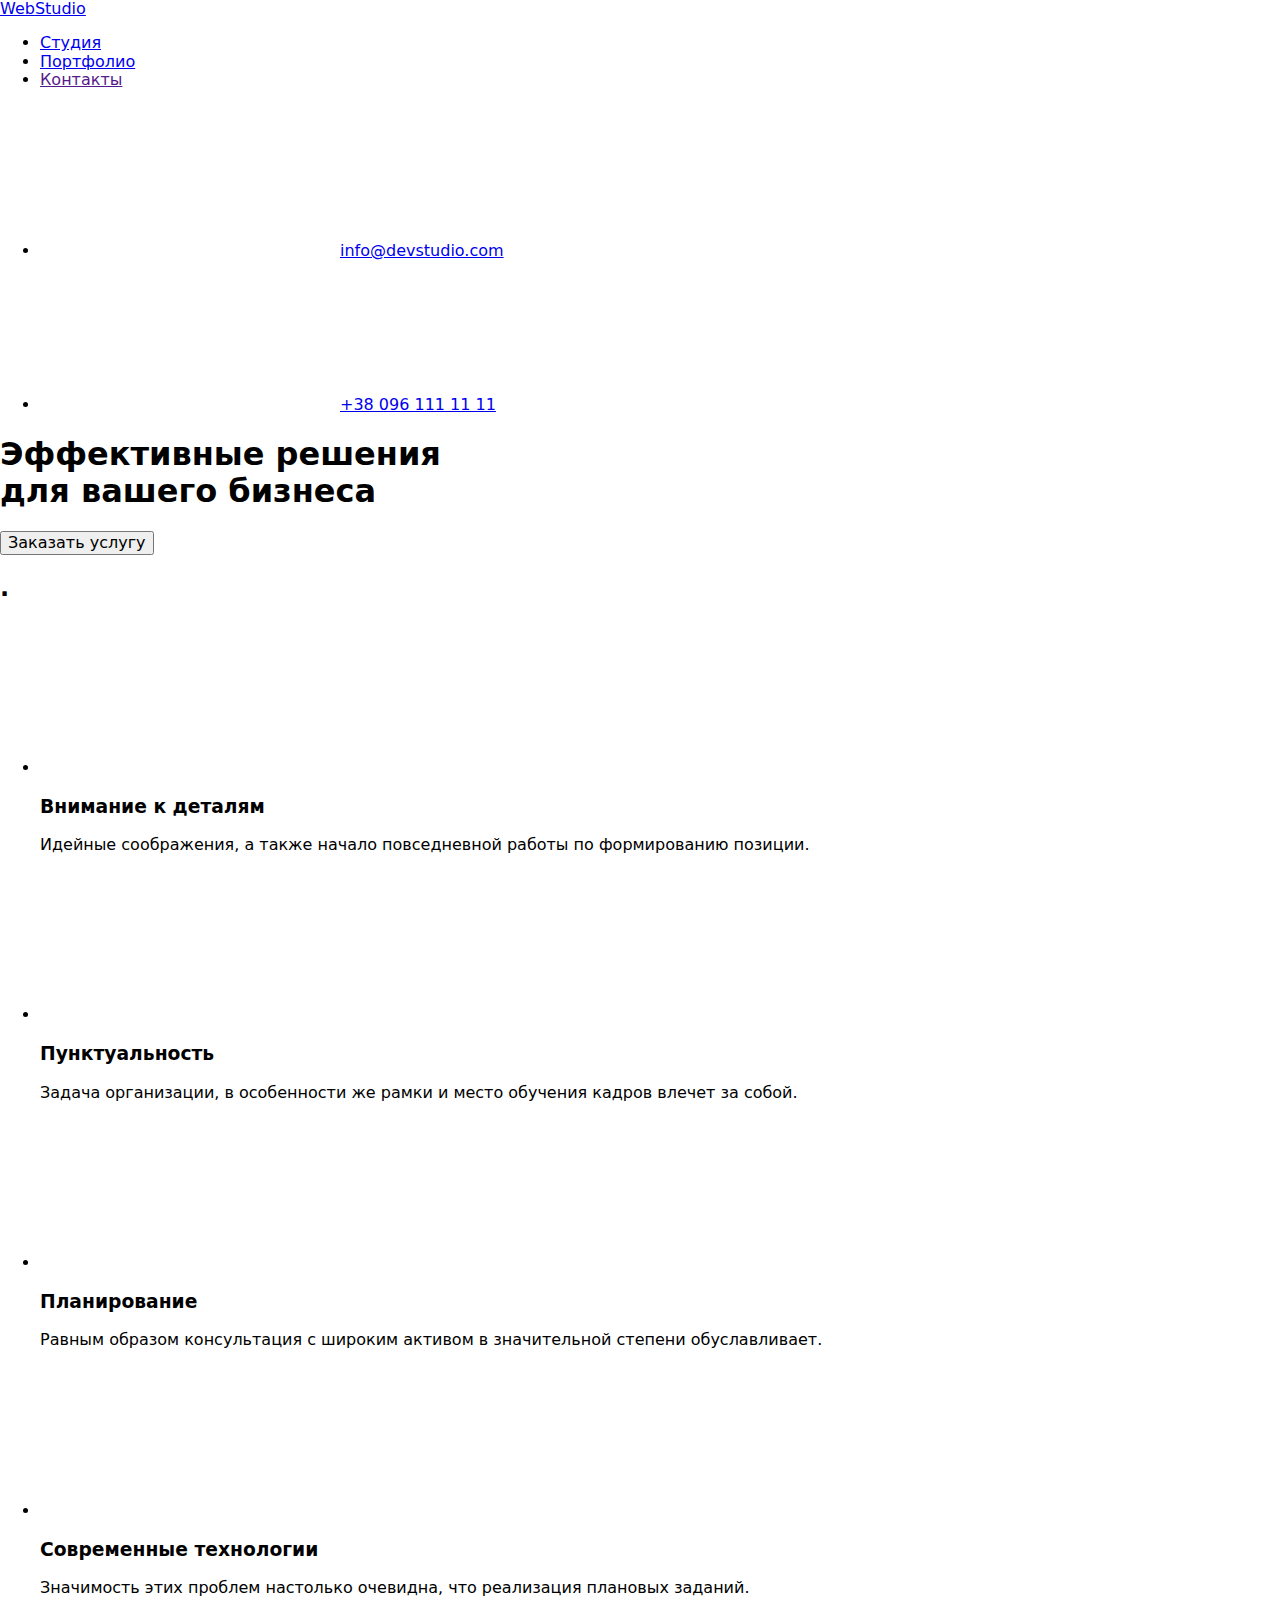
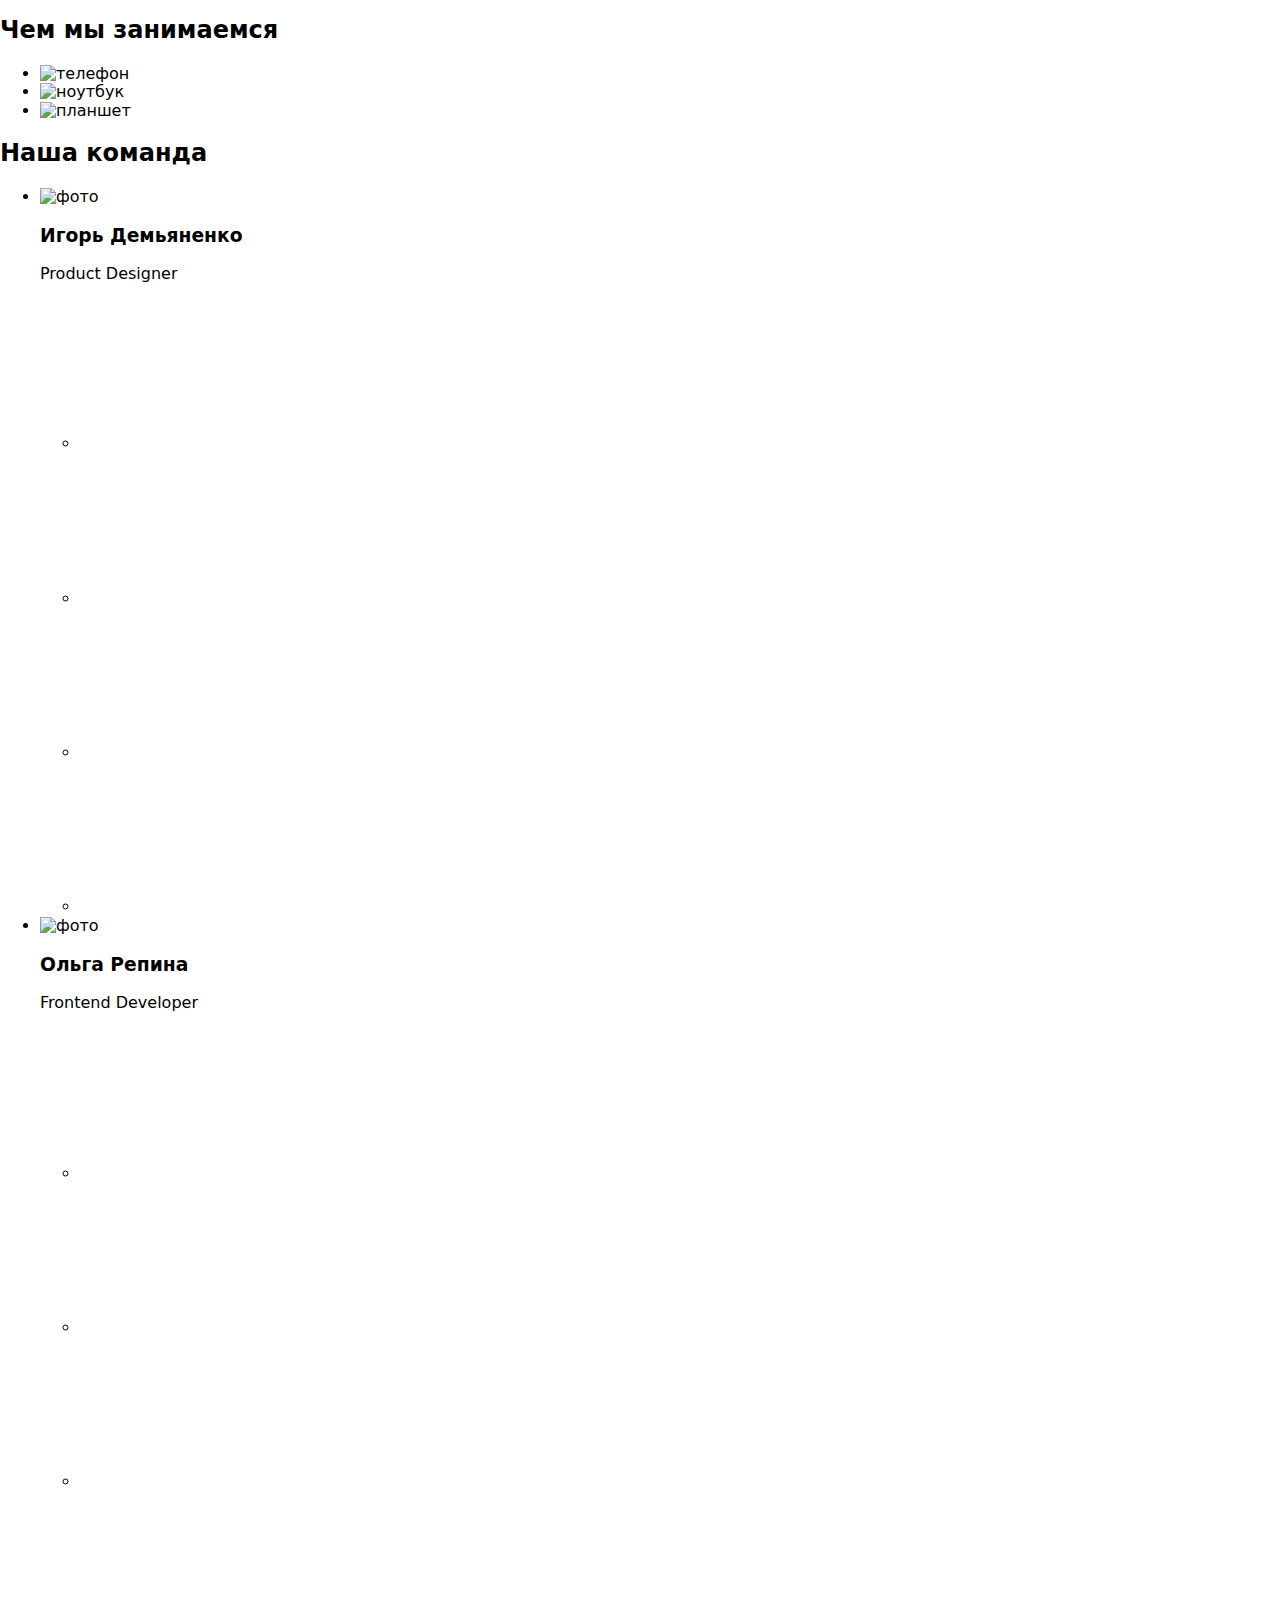
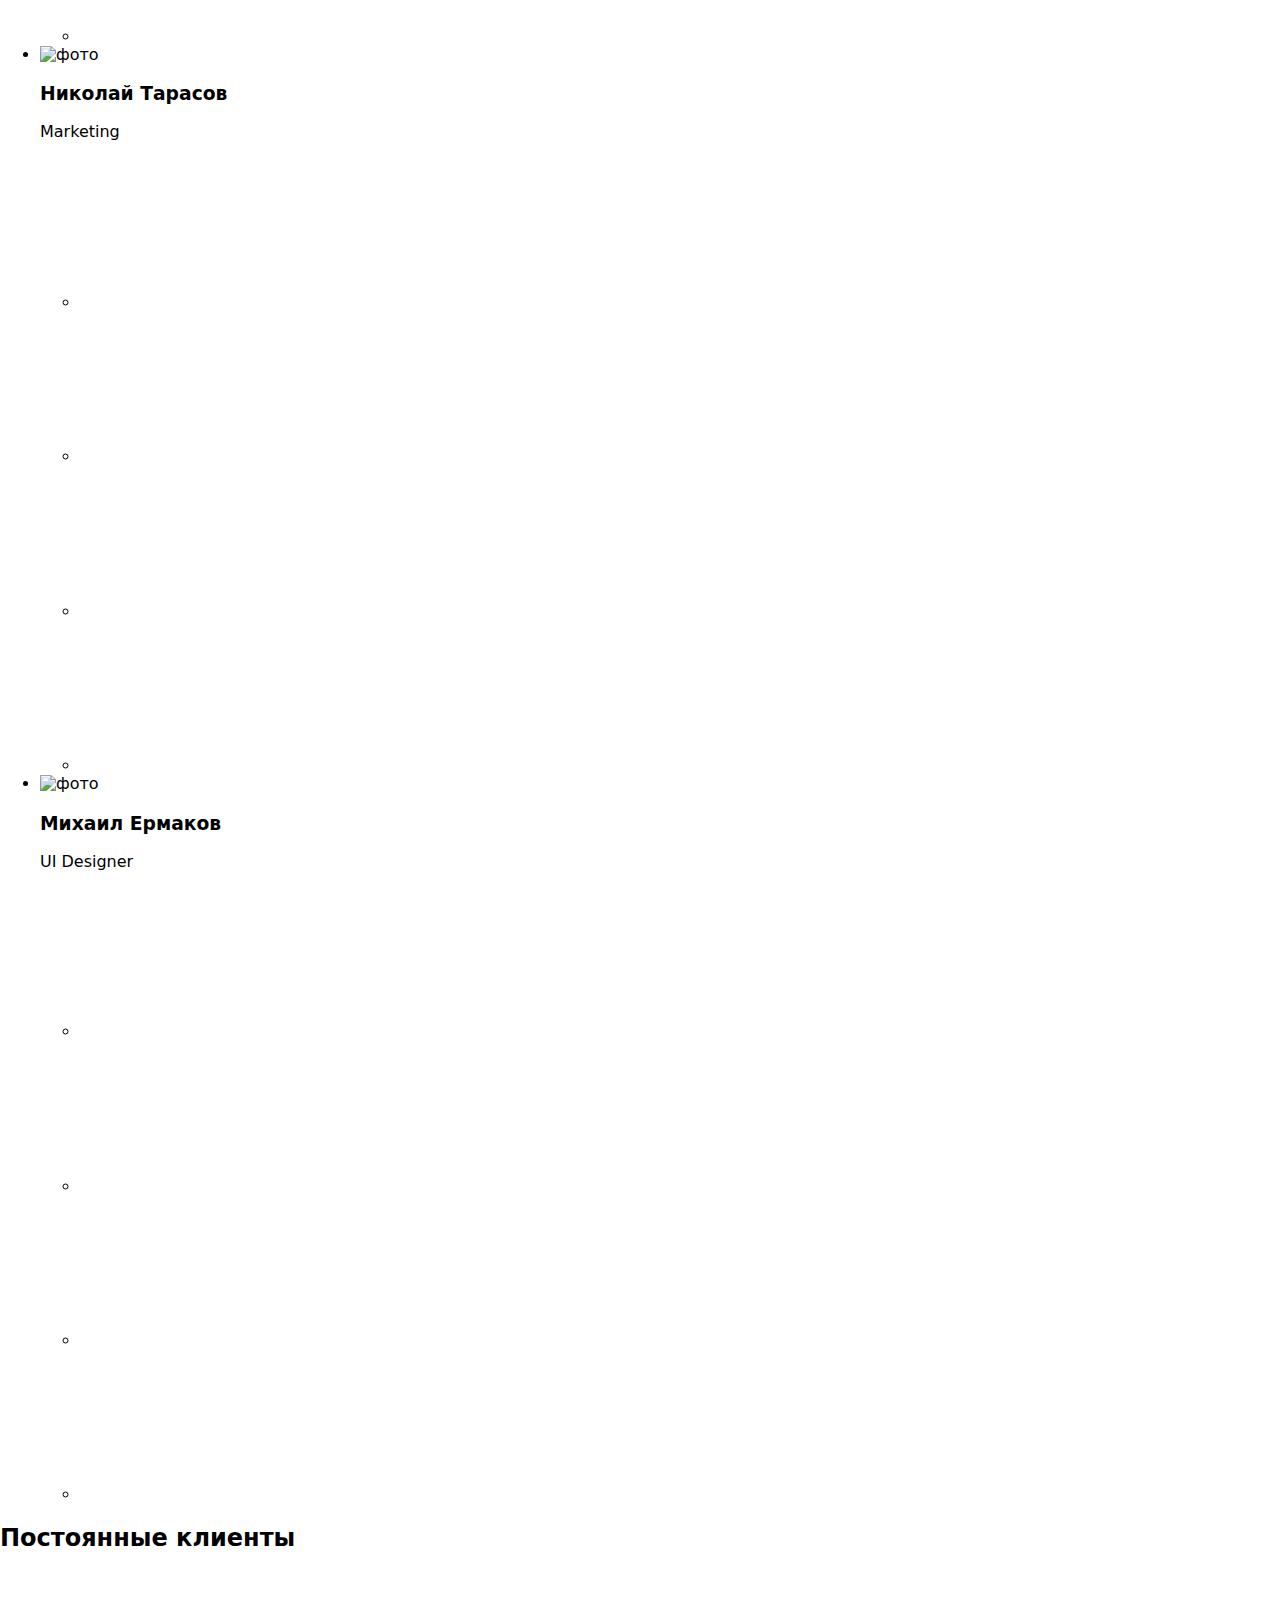
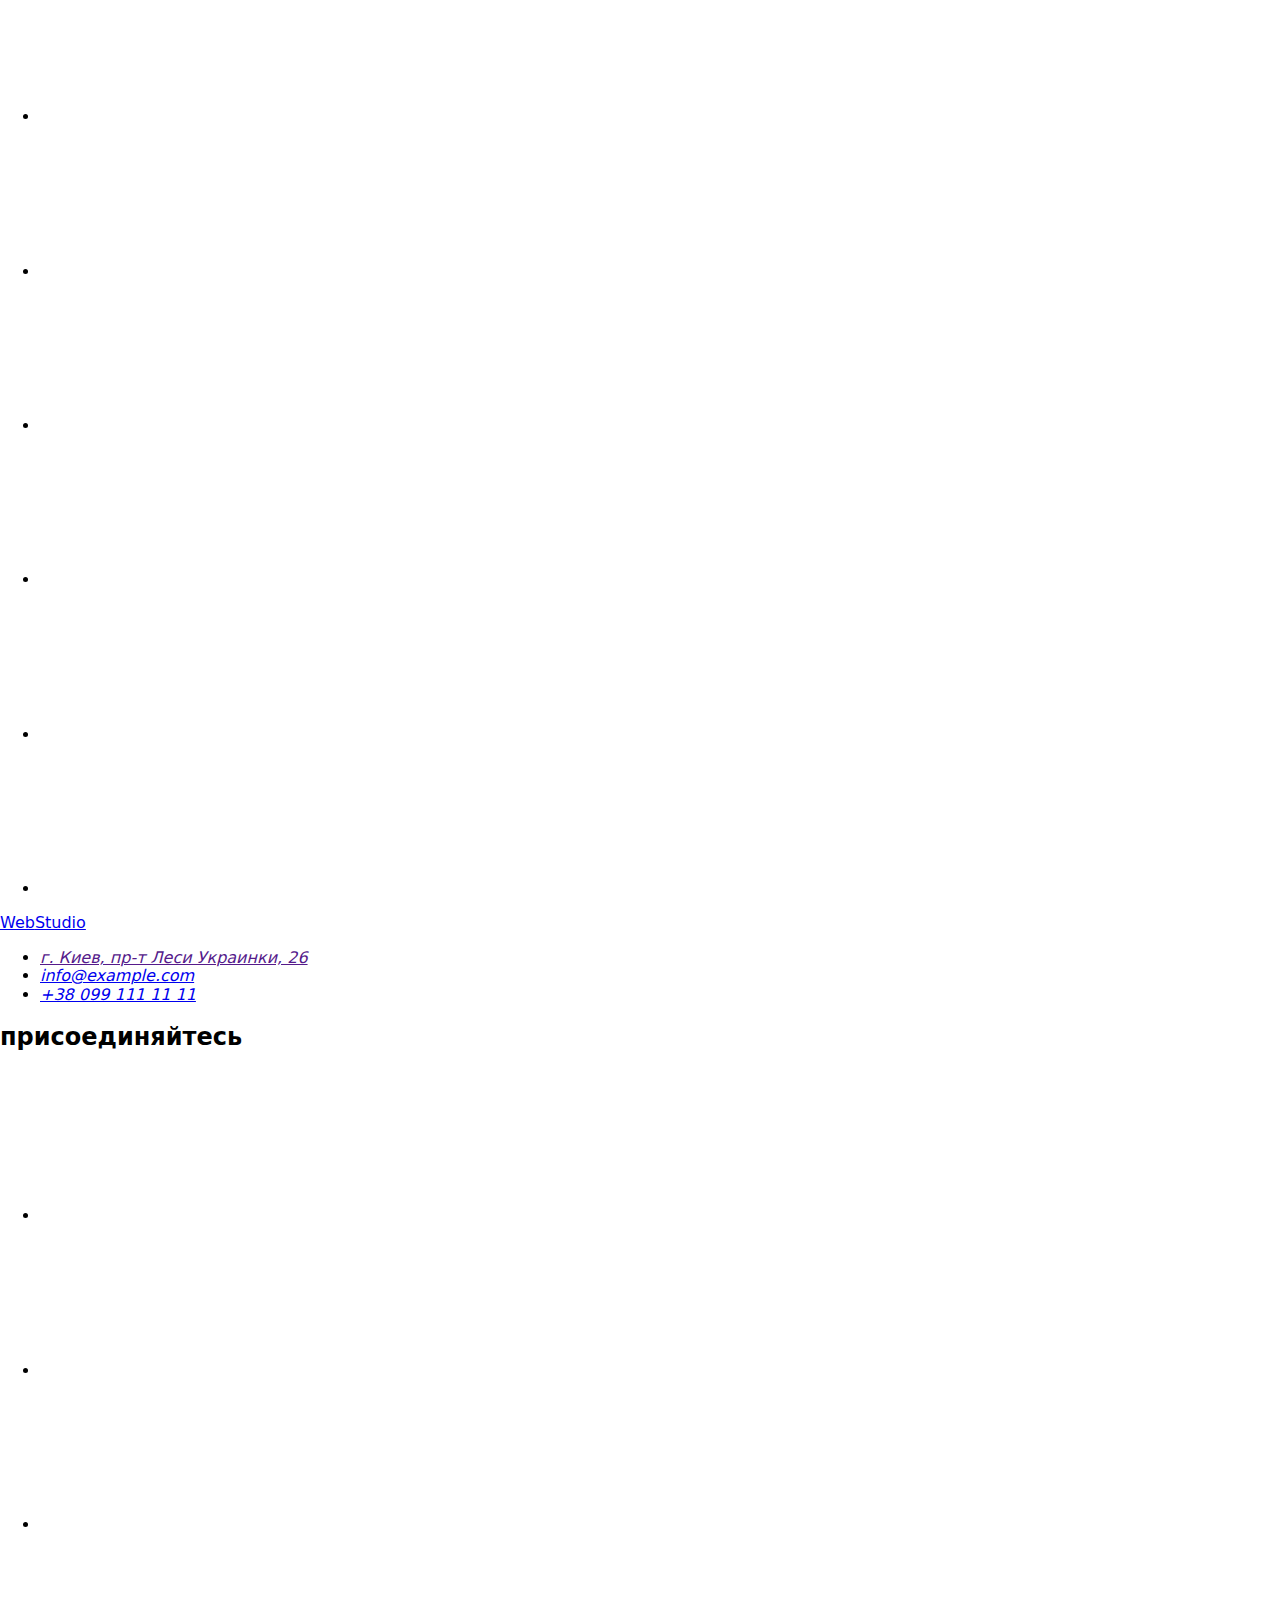
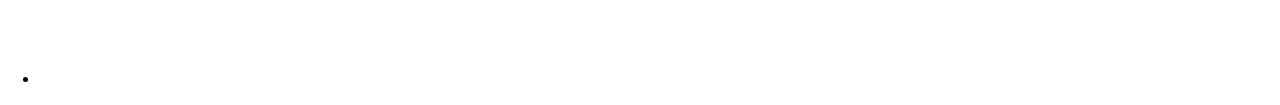
==== index.html @ 16c179ae "Add files via upload" ====
<!DOCTYPE html>
<html lang="ru">
<head>
    <meta charset="UTF-8">
    <meta http-equiv="X-UA-Compatible" content="IE=edge">
    <meta name="viewport" content="width=device-width, initial-scale=1.0">
    <title>hw1</title>
    <link
    rel="stylesheet"
    href="https://cdnjs.cloudflare.com/ajax/libs/modern-normalize/1.0.0/modern-normalize.min.css"
    />
    <link rel="stylesheet" href="css/styles.css">
    <link href="https://fonts.googleapis.com/css2?family=Raleway:wght@700&family=Roboto:wght@400;500;700;900&display=swap" rel="stylesheet">
</head>
<body>
    <header>
        <div class="conteiner , dopdiv">
        <nav>
            <a href="index.html" class="logo , href"><span class="part1">Web</span>Studio</a>
        <ul class="toplink">
            <li class="topli"><a href="index.html" class=" current ,href">Студия</a></li>
            <li class="topli"><a href="portfolio.html" class="href" >Портфолио</a> </li>
            <li class="topli" ><a href="" class="href">Контакты</a></li>
        </ul>
        </nav>
        <ul class="tellink">
            <li class="telmail1">
                <a href="mailto:info@devstudio.com" class="telmail"><svg class="topimg-mail">
                    <use href="images/symbol-defs.svg#envelope"></use>
                    </svg>info@devstudio.com</a></li>
            <li class="telmail"><a href="tel:+380961111111" class="telmail"> <svg class="topimg-smartphone">
                <use href="images/symbol-defs.svg#smartphone"></use>
                </svg>+38 096 111 11 11</a></li>
        </ul>
        </div>
    </header>
    <main>
        <section class="h1">
        <div class="conteiner">
        <h1>Эффективные решения <br> для вашего бизнеса</h1>
            <button type="button" class="order-services">Заказать услугу</button>
        </div>
        </section>    
        <section class="div">
            <h2 class="p">.</h2>
            <div class="conteiner">
            <ul class="about-ul">   
            <li>
            <article class="about-us">
                <div class="about-us-div">
                <svg class="about-us-svg">
                    <use href="./images/symbol-defs.svg#antenna"></use>
                </svg>
                </div>
            <h3 class="topick">Внимание к деталям</h3>
                <p>Идейные соображения, а также начало повседневной работы по формированию позиции.</p>
            </article></li>
            <li>
                <div class="about-us-div">
                    <svg class="about-us-svg">
                        <use href="./images/symbol-defs.svg#clock"></use>
                    </svg>
                    </div>
            <article class="about-us">
            <h3 class="topick">Пунктуальность</h3>
                <p>Задача организации, в особенности же рамки и место обучения кадров влечет за собой.</p>
            </article></li>
            <li>
                <div class="about-us-div">
                    <svg class="about-us-svg">
                        <use href="./images/symbol-defs.svg#diagram"></use>
                    </svg>
                    </div>
            <article class="about-us">
            <h3 class="topick">Планирование</h3>
                <p>Равным образом консультация с широким активом в значительной степени обуславливает.</p>
            </article></li>
            <li>
                <div class="about-us-div">
                    <svg class="about-us-svg">
                        <use href="./images/symbol-defs.svg#astronaut"></use>
                    </svg>
                    </div>
            <article class="about-us">
            <h3 class="topick">Современные технологии</h3>
                <p>Значимость этих проблем настолько очевидна, что реализация плановых заданий.</p>
            </article></li>
        </ul>
        </div>
        </section>
        <section class="section">
            <div class="conteiner">
            <h2 class="work">Чем мы занимаемся</h2>
               <ul class="work-img"> 
               <li><img src="images/1.jpg" alt="телефон" width="370" height="294" ></li>
               <li><img src="images/2.jpg" alt="ноутбук" width="370" height="294" ></li>
               <li><img src="images/3.jpg" alt="планшет" width="370" height="294" ></li>
               </ul>
            </div>
        </section>   
            <section class="section , background ">
            <div class="conteiner">
            <h2 class="teamtopick">Наша команда</h2>
            <ul class="ulteam">
               <li class="card"><article class="team" >
                <img src="images/4.jpg" alt="фото" width="270" height="260">
        <div class="teambottom">
            <h3>Игорь Демьяненко</h3>
            <p>Product Designer</p>
            <ul class="social-links-ul">
                <li class="social-links"><a href="" class="social-link"><svg class="social-svg">
                    <use href="/images/symbol-defs.svg#instagram"></use>
                </svg></a></li>
                <li class="social-links"><a href="" class="social-link"><svg class="social-svg">
                    <use href="/images/symbol-defs.svg#twitter"></use>
                </svg> </a></li>
                <li class="social-links"><a href="" class="social-link"><svg class="social-svg">
                    <use href="/images/symbol-defs.svg#facebook"></use>
                </svg></a></li>
                <li class="social-links"><a href="" class="social-link"><svg class="social-svg">
                    <use href="/images/symbol-defs.svg#linkedin2"></use>
                </svg></a></li>
            </ul>
        </div>
               </article></li>   
               <li  class="card"><article class="team">
                <img src="images/5.jpg" alt="фото" width="270" height="260">
        <div class="teambottom">
            <h3>Ольга Репина</h3>
            <p>Frontend Developer</p>
            <ul class="social-links-ul">
                <li class="social-links"><a href="" class="social-link"><svg class="social-svg">
                    <use href="/images/symbol-defs.svg#instagram"></use>
                </svg></a></li>
                <li class="social-links"><a href="" class="social-link"><svg class="social-svg">
                    <use href="/images/symbol-defs.svg#twitter"></use>
                </svg> </a></li>
                <li class="social-links"><a href="" class="social-link"><svg class="social-svg">
                    <use href="/images/symbol-defs.svg#facebook"></use>
                </svg></a></li>
                <li class="social-links"><a href="" class="social-link"><svg class="social-svg">
                    <use href="/images/symbol-defs.svg#linkedin2"></use>
                </svg></a></li>
            </ul>
        </div>    
               </article></li>
            <li  class="card"><article class="team">
                <img src="images/6.jpg" alt="фото" width="270" height="260">
        <div class="teambottom">
            <h3>Николай Тарасов</h3>
            <p>Marketing</p>
            <ul class="social-links-ul">
                <li class="social-links"><a href="" class="social-link"><svg class="social-svg">
                    <use href="/images/symbol-defs.svg#instagram"></use>
                </svg></a></li>
                <li class="social-links"><a href="" class="social-link"><svg class="social-svg">
                    <use href="/images/symbol-defs.svg#twitter"></use>
                </svg> </a></li>
                <li class="social-links"><a href="" class="social-link"><svg class="social-svg">
                    <use href="/images/symbol-defs.svg#facebook"></use>
                </svg></a></li>
                <li class="social-links"><a href="" class="social-link"><svg class="social-svg">
                    <use href="/images/symbol-defs.svg#linkedin2"></use>
                </svg></a></li>
            </ul>
        </div>
               </article></li>
            <li  class="card"><article class="team">
                <img src="images/7.jpg" alt="фото" width="270" height="260">
        <div class="teambottom">
            <h3>Михаил Ермаков</h3>
            <p>UI Designer</p>
            <ul class="social-links-ul">
                <li class="social-links"><a href="" class="social-link"><svg class="social-svg">
                    <use href="/images/symbol-defs.svg#instagram"></use>
                </svg></a></li>
                <li class="social-links"><a href="" class="social-link"><svg class="social-svg">
                    <use href="/images/symbol-defs.svg#twitter"></use>
                </svg> </a></li>
                <li class="social-links"><a href="" class="social-link"><svg class="social-svg">
                    <use href="/images/symbol-defs.svg#facebook"></use>
                </svg></a></li>
                <li class="social-links"><a href="" class="social-link"><svg class="social-svg">
                    <use href="/images/symbol-defs.svg#linkedin2"></use>
                </svg></a></li>
            </ul>
        </div>
            </article></li>
            </ul>
            </div>   
        </section> 
        <section class="section">
            <div class="conteiner">
            <h2 class="clients">Постоянные клиенты</h2>
            <ul class="all-clients">
                <li class="clientli"> <a href="" class="clientlink"><svg class="client">
                    <use href="/images/symbol-defs.svg#Logo"></use>
                </svg></a></li>
                <li class="clientli"> <a href="" class="clientlink"><svg class="client">
                    <use href="/images/symbol-defs.svg#Logo-1"></use>
                </svg></a></li>
                <li class="clientli"> <a href="" class="clientlink"><svg class="client">
                    <use href="/images/symbol-defs.svg#Logo-2"></use>
                </svg></a></li>
                <li class="clientli"> <a href="" class="clientlink"><svg class="client">
                    <use href="/images/symbol-defs.svg#Logo-3"></use>
                </svg></a></li>
                <li class="clientli"> <a href="" class="clientlink"><svg class="client">
                    <use href="/images/symbol-defs.svg#Logo-4"></use>
                </svg></a></li><li class="clientli"> <a href="" class="clientlink"><svg class="client">
                    <use href="/images/symbol-defs.svg#Logo-5"></use>
                </svg></a></li>
            </ul>
        </div>
        </section>     
    </main>
    <footer>
        <div class="conteiner , flex">
       <div>
        <a href="index.html" class="logodown" ><span class="part1">Web</span>Studio</a>
       <address><ul class="footer-ul">
           <li class="footer-li"><a href="" class="address">г. Киев, пр-т Леси Украинки, 26</a></li>
           <li class="footer-li"><a href="mailto:info@example.com" class="telmail2">info@example.com</a></li>
           <li class="footer-li"><a href="tel:+380991111111" class="telmail2">+38 099 111 11 11</a></li>
       </ul></address>
        </div>
       <section class="dopsection">
        <h2 class="join">присоединяйтесь</h2>
        <ul class="bottomjoin">
            <li class="bottom-links"><a href="" class="bottom-link"><svg class="social-svg">
                <use href="/images/symbol-defs.svg#instagram"></use>
            </svg></a></li>
            <li class="bottom-links"><a href="" class="bottom-link"><svg class="social-svg">
                <use href="/images/symbol-defs.svg#twitter"></use>
            </svg> </a></li>
            <li class="bottom-links"><a href="" class="bottom-link"><svg class="social-svg">
                <use href="/images/symbol-defs.svg#facebook"></use>
            </svg></a></li>
            <li class="bottom-links"><a href="" class="bottom-link"><svg class="social-svg">
                <use href="/images/symbol-defs.svg#linkedin2"></use>
            </svg></a></li>
        </ul>
       </section>
    </div>
    </footer>
</body>
</html>
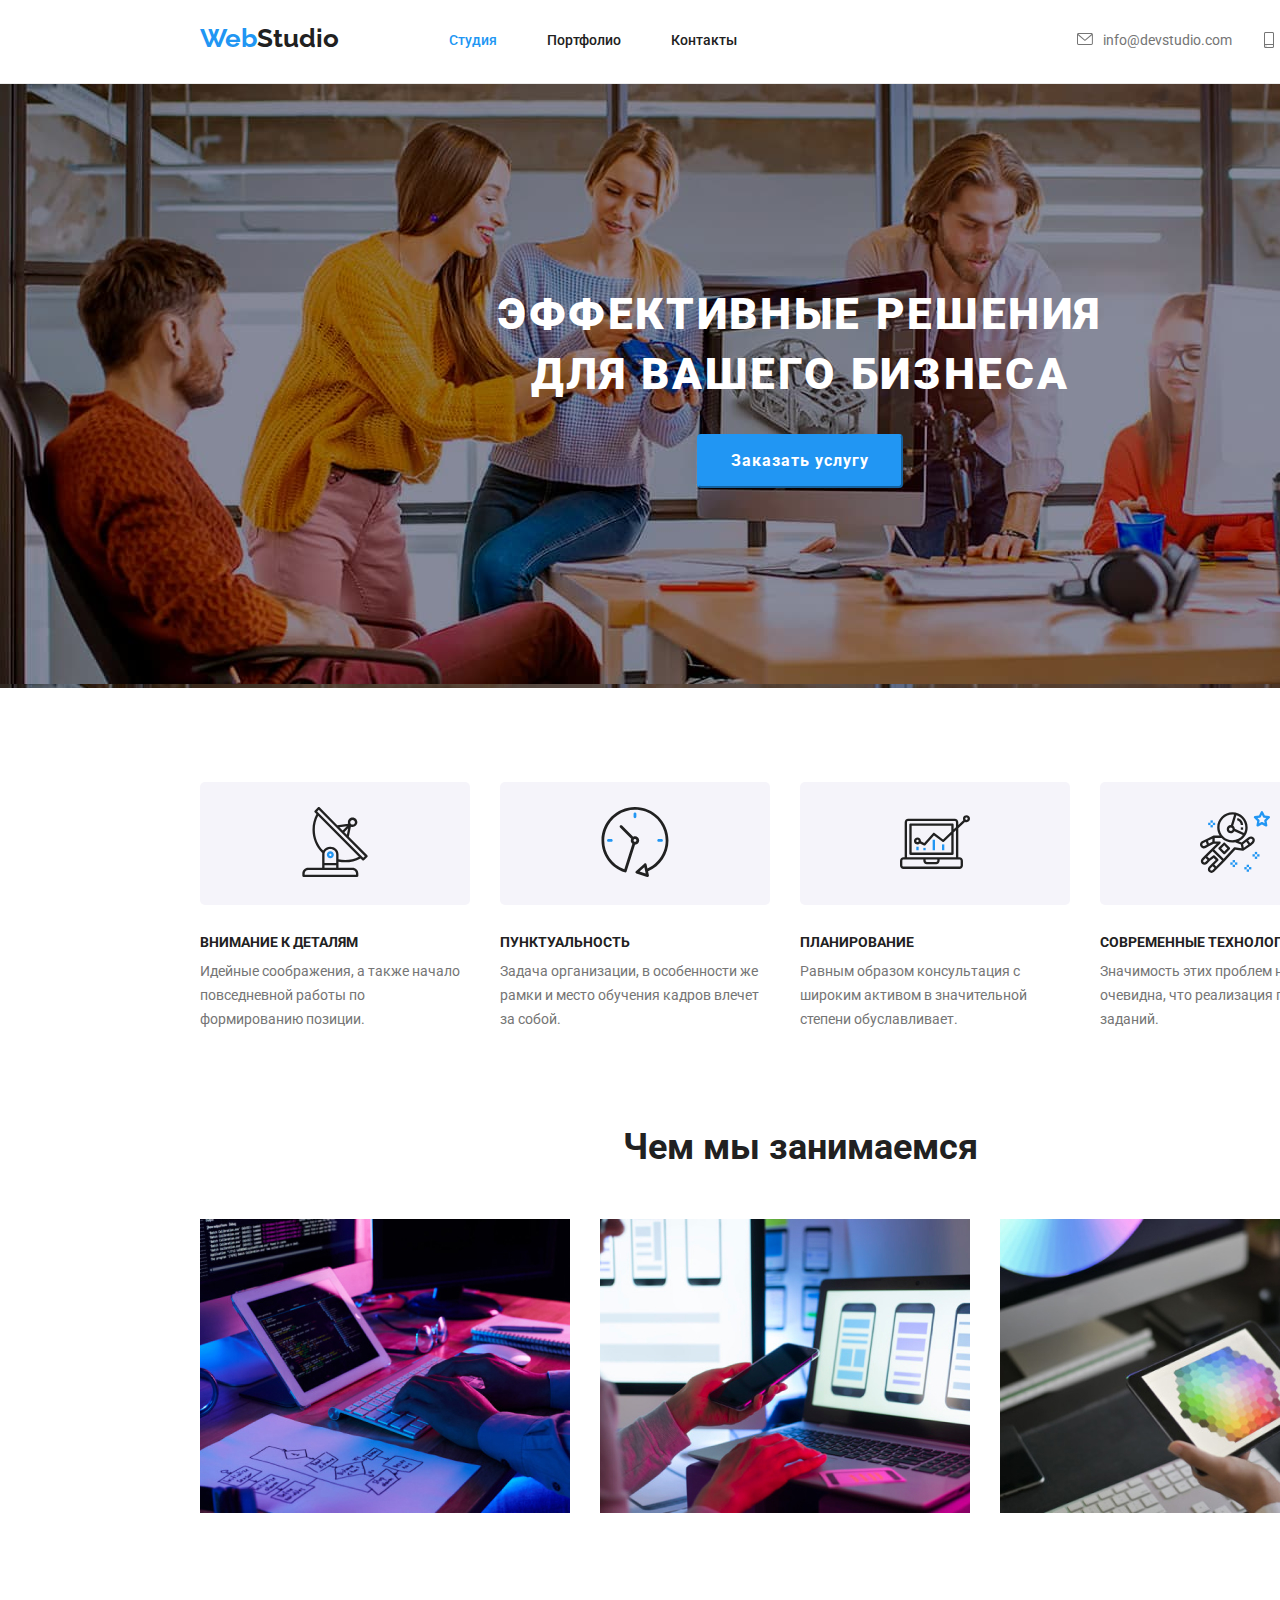
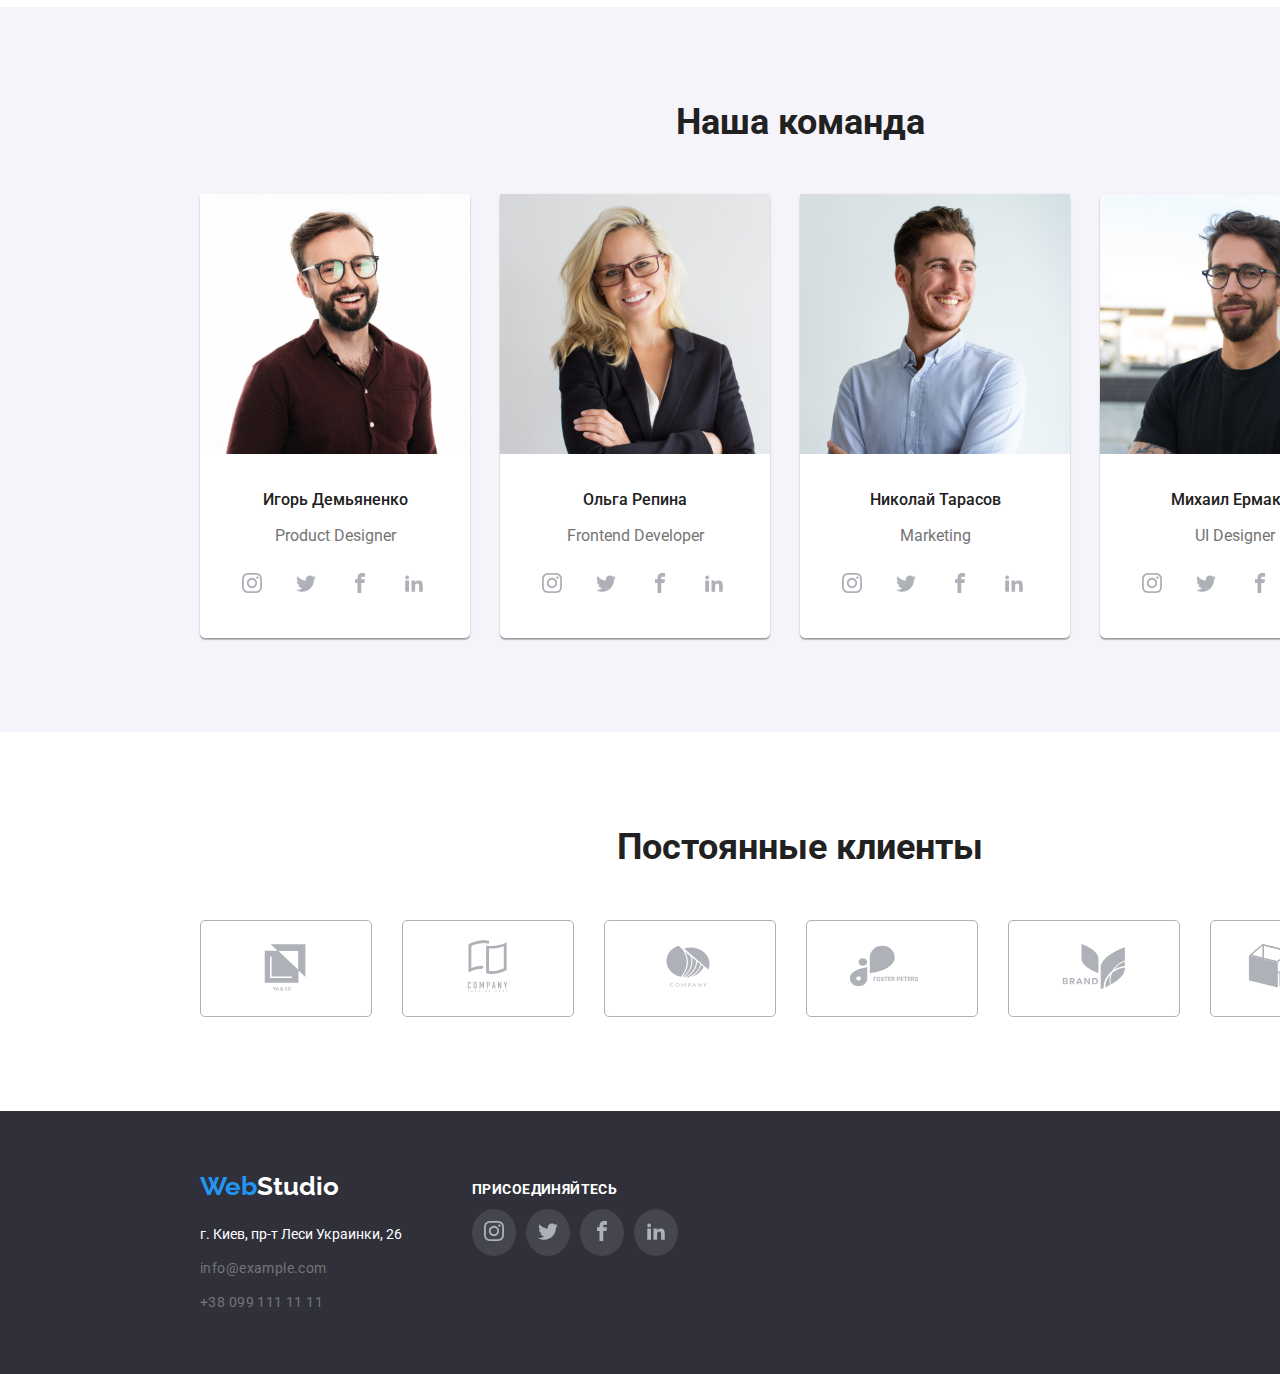
==== commit 2d53e761: "Add files via upload" ====
--- a/index.html
+++ b/index.html
@@ -151,16 +151,16 @@
             <p>Marketing</p>
             <ul class="social-links-ul">
                 <li class="social-links"><a href="" class="social-link"><svg class="social-svg">
-                    <use href="/images/symbol-defs.svg#instagram"></use>
-                </svg></a></li>
-                <li class="social-links"><a href="" class="social-link"><svg class="social-svg">
-                    <use href="/images/symbol-defs.svg#twitter"></use>
-                </svg> </a></li>
-                <li class="social-links"><a href="" class="social-link"><svg class="social-svg">
-                    <use href="/images/symbol-defs.svg#facebook"></use>
-                </svg></a></li>
-                <li class="social-links"><a href="" class="social-link"><svg class="social-svg">
-                    <use href="/images/symbol-defs.svg#linkedin2"></use>
+                    <use href="./images/symbol-defs.svg#instagram"></use>
+                </svg></a></li>
+                <li class="social-links"><a href="" class="social-link"><svg class="social-svg">
+                    <use href="./images/symbol-defs.svg#twitter"></use>
+                </svg> </a></li>
+                <li class="social-links"><a href="" class="social-link"><svg class="social-svg">
+                    <use href="./images/symbol-defs.svg#facebook"></use>
+                </svg></a></li>
+                <li class="social-links"><a href="" class="social-link"><svg class="social-svg">
+                    <use href="./images/symbol-defs.svg#linkedin2"></use>
                 </svg></a></li>
             </ul>
         </div>
--- a/css/styles.css
+++ b/css/styles.css
@@ -0,0 +1,455 @@
+:root {
+    --brand-color: #2196F3;
+    --second-color:#757575;
+    --main-color:#212121;
+    --white-color:#FFFFFF; 
+    --grey-color:#AFB1B8;
+}
+body{
+    font-family:'Roboto','Raleway',sans-serif;
+    position: relative;
+    color: var(--main-color);
+    font-size: 14px;
+} 
+header{
+    border-bottom: 1px solid #ECECEC;
+    margin: 0 0 0 0;
+    padding: 0 0 0 0;
+}
+
+.conteiner{
+    width: 1200px;
+    margin-right: 200px;
+    margin-left: 200px;
+}
+.dopdiv{
+    display: flex;
+}
+ul{
+    list-style: none;
+    margin: 0px 0px 0px 0px;
+    padding: 0px 0px 0px 0px;
+}
+/*кнопки*/
+button{
+    background: #F5F4FA;
+    cursor: pointer;
+    font-family: inherit;
+    font-size: 16px;
+    line-height: 1.6;
+    text-align: center;
+    letter-spacing: 0.03em;
+    border-radius: 4px;
+    border-color: var(--white-color);
+    font-weight: 500;
+    padding-top: 6px;
+    padding-bottom: 6px;
+    padding-left: 22px;
+    padding-right: 22px;
+}
+button:hover,
+button:focus{
+    background: var(--brand-color);
+    color: var(--white-color);
+    border-color: var(--brand-color);
+    box-shadow: 0px 3px 1px rgba(0, 0, 0, 0.1), 0px 1px 2px rgba(0, 0, 0, 0.08), 0px 2px 2px rgba(0, 0, 0, 0.12);
+}
+/*ссылки*/
+a{
+    text-decoration: none;
+    padding: 32px 0px; 
+    display: block;
+}
+.href{
+    color: var(--main-color);
+    font-weight: 500; 
+}
+a:hover,
+a:focus{
+    color: var(--brand-color);
+}
+/*телефон+почта*/
+.telmail{
+    color:var(--second-color);
+    fill: var(--second-color) ;
+}
+.telmail:focus,
+.telmail:hover{
+    fill: var(--brand-color);
+}
+.telmail2{
+    color:var(--second-color);
+    font-weight: 400;
+    font-size: 14px;
+    line-height: 24px;
+    letter-spacing: 0.03em;
+    padding: 0px 0px; 
+}
+.address{
+    font-weight: 400;
+    font-size: 14px;
+    line-height: 24px;
+    color: var(--white-color);
+    padding: 0px 0px ;
+}
+address{
+    font-style: normal;
+}
+/*Логотип*/
+.logo{
+    font-family: 'Raleway';
+    font-weight: 700;
+    font-size: 26px;
+    line-height: 1.2;
+    margin-right: 60px;
+    display: block;
+    padding: 23px 0px;
+}
+.logodown{
+    color: var(--white-color);
+    font-family: 'Raleway';
+    font-weight: 700;
+    font-size: 26px;
+    line-height: 1.2;
+    padding: 0px 0px;
+}
+/*Страница портфолио*/
+.portfolio > div > h2{
+    font-size: 18px;
+    line-height:2 ;
+    margin-top: 0px;
+    margin-bottom: 4px;
+}
+.portfolio > div > .text{
+    color:var(--second-color);
+    font-size: 16px;
+    line-height:2;
+    font-weight: 400;
+    margin-top: 0px;
+    margin-bottom: 0px;
+}
+.portfolio > div{
+    padding-top: 20px;
+    padding-bottom: 20px;
+    padding-left: 24px;
+    padding-right: 24px;
+}
+.portfolio:hover,
+.portfolio:focus{
+    box-shadow: 0px 1px 1px rgba(0, 0, 0, 0.12), 0px 4px 4px rgba(0, 0, 0, 0.06), 1px 4px 6px rgba(0, 0, 0, 0.16);
+}
+/*Главная страница*/
+h1{
+    font-weight: 900;
+    font-size: 44px;
+    line-height: 60px;
+    text-align: center;
+    letter-spacing: 0.06em;
+    text-transform: uppercase;
+    color: var(--white-color);
+    margin-top: 0px;
+}
+.h1{
+    background-image: url(../images/17.jpg);
+    padding: 200px 0px;
+}
+
+.order-services{
+    font-size: 16px;
+    line-height: 1.9;
+    display: flex;
+    margin: 0px auto;
+    letter-spacing: 0.06em;
+    background-color: var(--brand-color);
+    color: var(--white-color);
+    border-color: var(--brand-color);
+    border-radius: 4px;
+    font-weight: bold;
+    margin-top: 10px;
+    padding: 10px 32px 10px 32px ;
+}
+.order-services:hover,
+.order-services:focus{
+    background-color: #188CE8;
+}
+.about-us > h3{
+    font-size: 14px;
+    line-height: 1.1;
+}
+.about-us > p{
+    color: var(--second-color);
+    font-size:14px;
+    line-height: 1.7;
+    margin-top: 0px;
+    margin-bottom: 0px;
+}
+h2{
+    font-size: 36px;
+    line-height: 1.2;
+}
+.team > div > h3{
+    font-weight: 500;
+    font-size: 16px;
+    line-height: 2;
+    margin-top: 0px;
+    margin-bottom: 10px;
+}
+.team > div > p{
+    color: var(--second-color);
+    font-size: 16px;
+    line-height: 1.2;
+    font-weight: 400;
+    margin-top: 0px;
+    margin-bottom: 0px;
+}
+.topick{
+    text-transform: uppercase;
+    margin: 0px 0px 10px 0px ;
+}
+footer{
+    background: #2F303A;
+    padding-bottom: 60px ;
+    padding-top: 60px;
+    padding-right: 0px ;
+}
+.part1{
+    color: var(--brand-color);
+}
+.p{
+    display: none;
+}
+.current{
+    color: var(--brand-color);
+    font-weight: 500; 
+
+}
+.current-button{
+    background-color: var(--brand-color);
+    color: var(--white-color);
+    border-color: var(--brand-color) ;
+}
+nav{
+    display: flex;
+}
+.toplink{
+    display: flex;
+}
+.tellink{
+    display: flex;
+    margin-left: auto;
+} 
+
+.tellink .telmail + .telmail{
+    margin-left: 50px;
+}
+.section{
+    padding-top: 94px;
+    padding-bottom: 94px;
+    padding-left: 0px ;
+}
+.div{
+    display: flex;
+    padding-top: 94px;
+}
+.div > .conteiner > .about-ul > li + li {
+    margin-left: 30px;
+}
+.div > div .about-ul{
+    display: flex;
+}
+.teamtopick{
+    text-align: center;
+    padding-bottom: 50px ;
+    padding-top: 0px;
+    margin-top: 0px;
+    margin-bottom: 0px;
+}
+.ulteam{
+    display: flex;
+    width: 1170px;
+    padding-left: 0px ;
+}
+.ulteam .card + .card {
+    margin-left: 30px;
+}
+.work{
+    text-align: center;
+    margin: 0;
+    margin-bottom: 50px;
+} 
+.work-img{
+    display: flex;
+    padding-left: 0px ;
+    margin-top: 0px;
+}
+.work-img li + li{
+    margin-left: 30px;
+}
+.portfolio-buttons{
+    display: flex;
+    justify-content: center;
+    margin-bottom: 50px;
+}
+.portfolio-buttons li + li{
+    margin-left: 8px;
+}
+.portfolio-list{
+    display: flex;
+    flex-wrap: wrap;
+    padding-left: 0px ;
+    margin-left:-30px;
+    margin-bottom: -30px;
+}
+.portfolio-list > li{
+    border-bottom: 20px;
+    margin-left:30px;
+    margin-bottom: 30px;
+    border: 1px solid #EEEEEE;
+}
+.footer-ul .footer-li + .footer-li{
+    margin-top: 10px ;
+}
+.footer-ul{
+    padding: 0px;
+    margin-top: 20px;
+}
+.topli{
+    margin-left: 50px ;
+}
+.team{
+    background-color: var(--white-color);
+    border-radius: 5px;
+    box-shadow: 0px 1px 3px rgba(0, 0, 0, 0.12), 0px 1px 1px rgba(0, 0, 0, 0.14), 0px 2px 1px rgba(0, 0, 0, 0.2);
+}
+.background{
+    background-color: #F5F4FA;
+    
+}
+.teambottom{
+    padding-top: 30px;
+    padding-bottom: 30px;
+    text-align: center;
+}
+img{
+    display: block;
+    max-width: 100%;
+    height: auto;
+}
+.topimg-mail{
+    height: 12px;
+    width: 16px;
+    margin-right: 10px;
+}
+.telmail1{
+    display:flex;
+    padding-right: 32px; 
+}
+.topimg-smartphone{
+    height: 16px;
+    width: 10px;
+    margin-right: 10px;
+}
+.about-us-svg{
+    height: 70px;
+    width: 70px;
+    
+}
+.about-us-div{
+    padding-left: 100px;
+    padding-right: 100px;
+    padding-top: 25px;
+    padding-bottom: 25px;
+    background-color: #F5F4FA;
+    border-radius: 5px;
+    margin-bottom: 30px;
+}
+.social-svg{
+    height: 20px;
+    width: 20px;   
+}
+.social-link{
+    margin-left: 10px ;
+    padding: 12px;
+    border-radius: 50%;
+    fill: var(--grey-color);
+}
+.social-link:hover,
+.social-link:focus{
+    background-color:#2196F3;
+    fill: var(--white-color);
+}
+.social-links-ul{
+    padding-top: 16px;
+    display:flex;
+    padding-left: 30px;
+    padding-right: 30px;
+    margin-left: -10px;
+}
+.social-links{
+    margin-left: 0px;
+}
+.clients{
+    text-align: center;
+    padding-bottom: 50px ;
+    padding-top: 0px;
+    margin-top: 0px;
+    margin-bottom: 0px;
+}
+.client{
+    height: 60px;
+    width: 106px;
+}
+.all-clients{
+    display: flex;
+}
+.all-clients > .clientli + .clientli{
+    margin-left: 30px;
+}
+.clientlink{
+    padding: 16px 32px 16px 32px;
+    border: 1px solid var(--grey-color);
+    border-radius: 5px;
+    fill: var(--grey-color);
+}
+.clientlink:hover,
+.clientlink:focus{
+    fill: var(--brand-color);
+    border: 1px solid var(--brand-color);
+}
+.join{
+    font-family: 'Roboto';
+    font-style: normal;
+    font-weight: 700;
+    font-size: 14px;
+    line-height: 1.1;
+    letter-spacing: 0.03em;
+    text-transform: uppercase;
+    color: #FFFFFF;
+}
+.flex{
+    display: flex;
+}
+.bottomjoin{
+    display: flex;
+    
+}
+.bottom-links{
+    margin-left: 0px;
+}
+.bottom-link{
+    padding: 12px;
+    border-radius: 50%;
+    background: #FFFFFF1A;
+    fill: var(--grey-color);
+}
+.bottomjoin >  .bottom-links + .bottom-links{
+    margin-left: 10px;
+}
+.bottom-link:hover,
+.bottom-link:focus{
+    background-color:#2196F3;
+    fill: var(--white-color);
+}
+.dopsection{
+    padding-left: 70px;
+}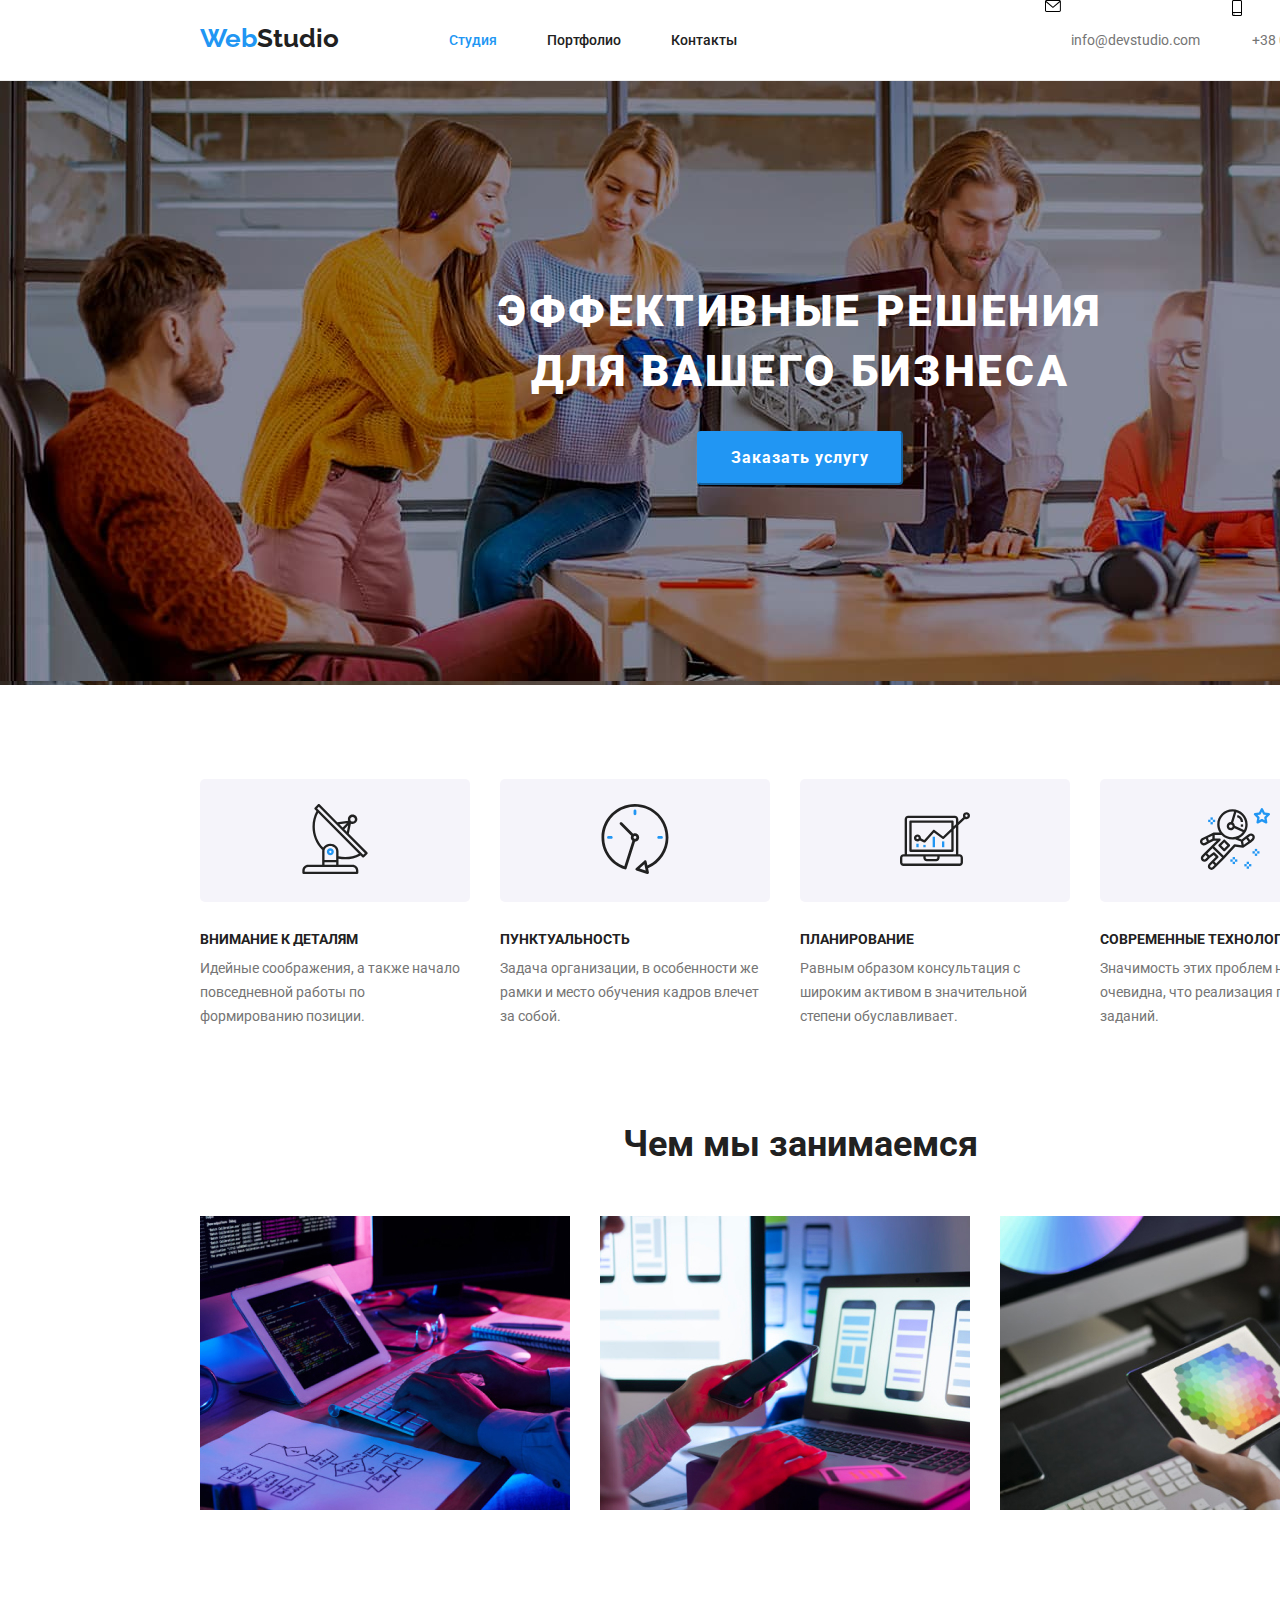
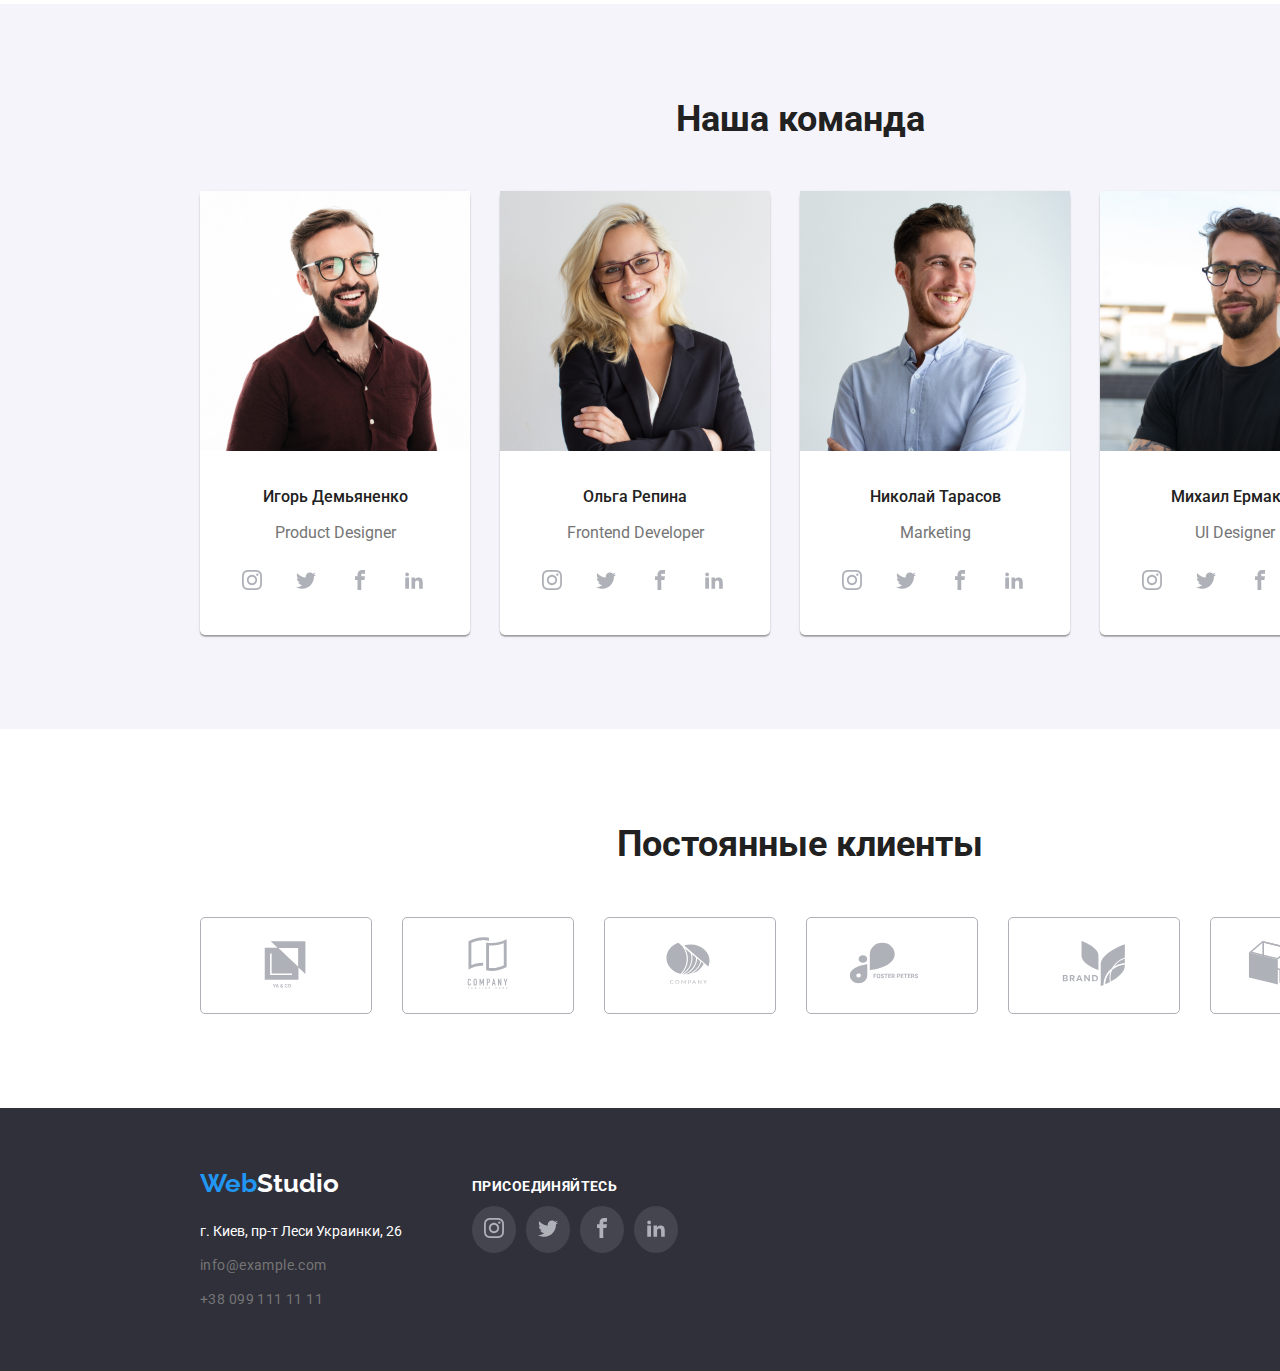
==== commit d8c39605: "Add files via upload" ====
--- a/index.html
+++ b/index.html
@@ -25,12 +25,14 @@
         </nav>
         <ul class="tellink">
             <li class="telmail1">
-                <a href="mailto:info@devstudio.com" class="telmail"><svg class="topimg-mail">
-                    <use href="images/symbol-defs.svg#envelope"></use>
-                    </svg>info@devstudio.com</a></li>
-            <li class="telmail"><a href="tel:+380961111111" class="telmail"> <svg class="topimg-smartphone">
-                <use href="images/symbol-defs.svg#smartphone"></use>
-                </svg>+38 096 111 11 11</a></li>
+                <svg class="topimg-mail">
+                    <use href="./images/symbol-defs.svg#envelope"></use>
+                    </svg>
+                <a href="mailto:info@devstudio.com" class="telmail">info@devstudio.com</a></li>
+            <li class="telmail1"><svg class="topimg-smartphone">
+                <use href="./images/symbol-defs.svg#smartphone"></use>
+                </svg>
+                <a href="tel:+380961111111" class="telmail"> +38 096 111 11 11 </a></li>
         </ul>
         </div>
     </header>
@@ -109,16 +111,16 @@
             <p>Product Designer</p>
             <ul class="social-links-ul">
                 <li class="social-links"><a href="" class="social-link"><svg class="social-svg">
-                    <use href="/images/symbol-defs.svg#instagram"></use>
-                </svg></a></li>
-                <li class="social-links"><a href="" class="social-link"><svg class="social-svg">
-                    <use href="/images/symbol-defs.svg#twitter"></use>
-                </svg> </a></li>
-                <li class="social-links"><a href="" class="social-link"><svg class="social-svg">
-                    <use href="/images/symbol-defs.svg#facebook"></use>
-                </svg></a></li>
-                <li class="social-links"><a href="" class="social-link"><svg class="social-svg">
-                    <use href="/images/symbol-defs.svg#linkedin2"></use>
+                    <use href="./images/symbol-defs.svg#instagram"></use>
+                </svg></a></li>
+                <li class="social-links"><a href="" class="social-link"><svg class="social-svg">
+                    <use href="./images/symbol-defs.svg#twitter"></use>
+                </svg> </a></li>
+                <li class="social-links"><a href="" class="social-link"><svg class="social-svg">
+                    <use href="./images/symbol-defs.svg#facebook"></use>
+                </svg></a></li>
+                <li class="social-links1"><a href="" class="social-link"><svg class="social-svg">
+                    <use href="./images/symbol-defs.svg#linkedin2"></use>
                 </svg></a></li>
             </ul>
         </div>
@@ -130,16 +132,16 @@
             <p>Frontend Developer</p>
             <ul class="social-links-ul">
                 <li class="social-links"><a href="" class="social-link"><svg class="social-svg">
-                    <use href="/images/symbol-defs.svg#instagram"></use>
-                </svg></a></li>
-                <li class="social-links"><a href="" class="social-link"><svg class="social-svg">
-                    <use href="/images/symbol-defs.svg#twitter"></use>
-                </svg> </a></li>
-                <li class="social-links"><a href="" class="social-link"><svg class="social-svg">
-                    <use href="/images/symbol-defs.svg#facebook"></use>
-                </svg></a></li>
-                <li class="social-links"><a href="" class="social-link"><svg class="social-svg">
-                    <use href="/images/symbol-defs.svg#linkedin2"></use>
+                    <use href="./images/symbol-defs.svg#instagram"></use>
+                </svg></a></li>
+                <li class="social-links"><a href="" class="social-link"><svg class="social-svg">
+                    <use href="./images/symbol-defs.svg#twitter"></use>
+                </svg> </a></li>
+                <li class="social-links"><a href="" class="social-link"><svg class="social-svg">
+                    <use href="./images/symbol-defs.svg#facebook"></use>
+                </svg></a></li>
+                <li class="social-links"><a href="" class="social-link"><svg class="social-svg">
+                    <use href="./images/symbol-defs.svg#linkedin2"></use>
                 </svg></a></li>
             </ul>
         </div>    
@@ -172,16 +174,16 @@
             <p>UI Designer</p>
             <ul class="social-links-ul">
                 <li class="social-links"><a href="" class="social-link"><svg class="social-svg">
-                    <use href="/images/symbol-defs.svg#instagram"></use>
-                </svg></a></li>
-                <li class="social-links"><a href="" class="social-link"><svg class="social-svg">
-                    <use href="/images/symbol-defs.svg#twitter"></use>
-                </svg> </a></li>
-                <li class="social-links"><a href="" class="social-link"><svg class="social-svg">
-                    <use href="/images/symbol-defs.svg#facebook"></use>
-                </svg></a></li>
-                <li class="social-links"><a href="" class="social-link"><svg class="social-svg">
-                    <use href="/images/symbol-defs.svg#linkedin2"></use>
+                    <use href="./images/symbol-defs.svg#instagram"></use>
+                </svg></a></li>
+                <li class="social-links"><a href="" class="social-link"><svg class="social-svg">
+                    <use href="./images/symbol-defs.svg#twitter"></use>
+                </svg> </a></li>
+                <li class="social-links"><a href="" class="social-link"><svg class="social-svg">
+                    <use href="./images/symbol-defs.svg#facebook"></use>
+                </svg></a></li>
+                <li class="social-links"><a href="" class="social-link"><svg class="social-svg">
+                    <use href="./images/symbol-defs.svg#linkedin2"></use>
                 </svg></a></li>
             </ul>
         </div>
@@ -194,21 +196,21 @@
             <h2 class="clients">Постоянные клиенты</h2>
             <ul class="all-clients">
                 <li class="clientli"> <a href="" class="clientlink"><svg class="client">
-                    <use href="/images/symbol-defs.svg#Logo"></use>
-                </svg></a></li>
-                <li class="clientli"> <a href="" class="clientlink"><svg class="client">
-                    <use href="/images/symbol-defs.svg#Logo-1"></use>
-                </svg></a></li>
-                <li class="clientli"> <a href="" class="clientlink"><svg class="client">
-                    <use href="/images/symbol-defs.svg#Logo-2"></use>
-                </svg></a></li>
-                <li class="clientli"> <a href="" class="clientlink"><svg class="client">
-                    <use href="/images/symbol-defs.svg#Logo-3"></use>
-                </svg></a></li>
-                <li class="clientli"> <a href="" class="clientlink"><svg class="client">
-                    <use href="/images/symbol-defs.svg#Logo-4"></use>
+                    <use href="./images/symbol-defs.svg#Logo"></use>
+                </svg></a></li>
+                <li class="clientli"> <a href="" class="clientlink"><svg class="client">
+                    <use href="./images/symbol-defs.svg#Logo-1"></use>
+                </svg></a></li>
+                <li class="clientli"> <a href="" class="clientlink"><svg class="client">
+                    <use href="./images/symbol-defs.svg#Logo-2"></use>
+                </svg></a></li>
+                <li class="clientli"> <a href="" class="clientlink"><svg class="client">
+                    <use href="./images/symbol-defs.svg#Logo-3"></use>
+                </svg></a></li>
+                <li class="clientli"> <a href="" class="clientlink"><svg class="client">
+                    <use href="./images/symbol-defs.svg#Logo-4"></use>
                 </svg></a></li><li class="clientli"> <a href="" class="clientlink"><svg class="client">
-                    <use href="/images/symbol-defs.svg#Logo-5"></use>
+                    <use href="./images/symbol-defs.svg#Logo-5"></use>
                 </svg></a></li>
             </ul>
         </div>
@@ -228,16 +230,16 @@
         <h2 class="join">присоединяйтесь</h2>
         <ul class="bottomjoin">
             <li class="bottom-links"><a href="" class="bottom-link"><svg class="social-svg">
-                <use href="/images/symbol-defs.svg#instagram"></use>
+                <use href="./images/symbol-defs.svg#instagram"></use>
             </svg></a></li>
             <li class="bottom-links"><a href="" class="bottom-link"><svg class="social-svg">
-                <use href="/images/symbol-defs.svg#twitter"></use>
+                <use href="./images/symbol-defs.svg#twitter"></use>
             </svg> </a></li>
             <li class="bottom-links"><a href="" class="bottom-link"><svg class="social-svg">
-                <use href="/images/symbol-defs.svg#facebook"></use>
+                <use href="./images/symbol-defs.svg#facebook"></use>
             </svg></a></li>
             <li class="bottom-links"><a href="" class="bottom-link"><svg class="social-svg">
-                <use href="/images/symbol-defs.svg#linkedin2"></use>
+                <use href="./images/symbol-defs.svg#linkedin2"></use>
             </svg></a></li>
         </ul>
        </section>
--- a/css/styles.css
+++ b/css/styles.css
@@ -134,8 +134,7 @@
     padding-left: 24px;
     padding-right: 24px;
 }
-.portfolio:hover,
-.portfolio:focus{
+.portfolio:hover{
     box-shadow: 0px 1px 1px rgba(0, 0, 0, 0.12), 0px 4px 4px rgba(0, 0, 0, 0.06), 1px 4px 6px rgba(0, 0, 0, 0.16);
 }
 /*Главная страница*/
@@ -452,4 +451,4 @@
 }
 .dopsection{
     padding-left: 70px;
-}+}
